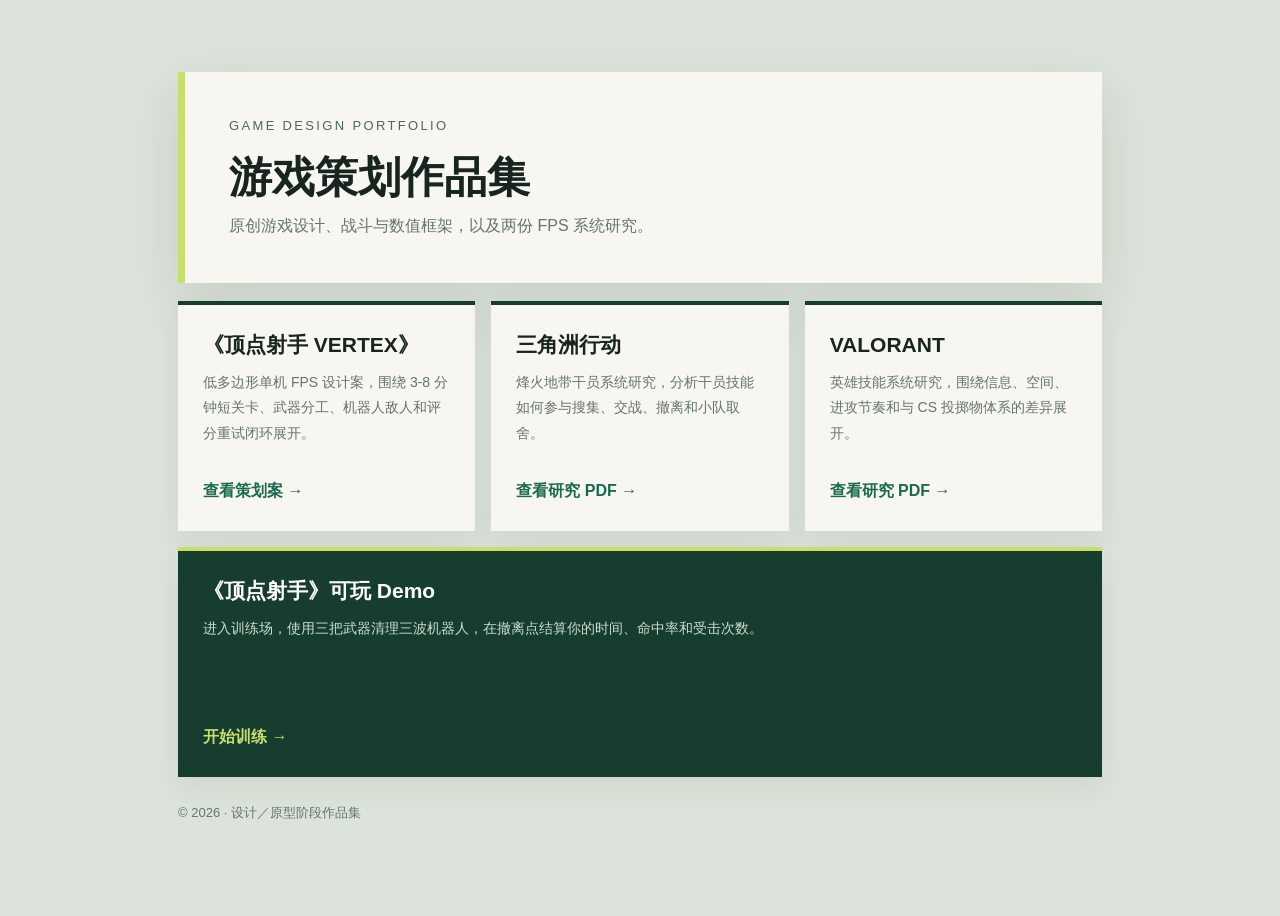
==== index.html @ f17f2200 "Add playable VERTEX demo and Pages site" ====
<!doctype html>
<html lang="zh-CN">
<head>
<meta charset="utf-8"><meta name="viewport" content="width=device-width,initial-scale=1">
<title>游戏策划作品集 · lyz</title>
<style>
:root{--ink:#17251e;--muted:#65746d;--paper:#f7f6f0;--deep:#173d2e;--lime:#c8df70;--line:#d5ddd3}*{box-sizing:border-box}body{margin:0;background:#dce3da;color:var(--ink);font:16px/1.8 "Microsoft YaHei","PingFang SC",sans-serif}.wrap{max-width:980px;margin:0 auto;padding:72px 28px 92px}.hero{padding:42px 44px;background:var(--paper);border-left:7px solid var(--lime);box-shadow:0 18px 50px #2431261c}.eyebrow{color:#4f6759;font-size:13px;letter-spacing:.18em}.hero h1{font-size:43px;line-height:1.2;margin:15px 0 8px}.hero p{color:var(--muted);margin:0}.grid{display:grid;grid-template-columns:repeat(3,1fr);gap:16px;margin-top:18px}.item{display:flex;flex-direction:column;min-height:230px;padding:25px;background:var(--paper);border-top:4px solid var(--deep);box-shadow:0 10px 30px #24312612}.item h2{font-size:21px;line-height:1.4;margin:0 0 11px}.item p{color:var(--muted);font-size:14px;margin:0 0 20px}.item a{margin-top:auto;color:#1b6a50;text-decoration:none;font-weight:700}.demo{grid-column:1/-1;background:var(--deep);color:#fff;border-top:4px solid var(--lime)}.demo p{color:#cbded1}.demo a{color:var(--lime)}footer{color:var(--muted);font-size:13px;margin-top:24px}@media(max-width:720px){.wrap{padding:30px 16px 55px}.hero{padding:30px 25px}.hero h1{font-size:32px}.grid{grid-template-columns:1fr}.demo{grid-column:auto}}
</style>
</head>
<body><div class="wrap"><section class="hero"><div class="eyebrow">GAME DESIGN PORTFOLIO</div><h1>游戏策划作品集</h1><p>原创游戏设计、战斗与数值框架，以及两份 FPS 系统研究。</p></section><section class="grid"><article class="item"><h2>《顶点射手 VERTEX》</h2><p>低多边形单机 FPS 设计案，围绕 3-8 分钟短关卡、武器分工、机器人敌人和评分重试闭环展开。</p><a href="01%20PORTFOLIO_VERTEX/PORTFOLIO_VERTEX.md">查看策划案 →</a></article><article class="item"><h2>三角洲行动</h2><p>烽火地带干员系统研究，分析干员技能如何参与搜集、交战、撤离和小队取舍。</p><a href="02%20delta-operator-research/%E4%B8%89%E8%A7%92%E6%B4%B2%E8%A1%8C%E5%8A%A8%E7%83%BD%E7%81%AB%E5%9C%B0%E5%B8%A6%E5%B9%B2%E5%91%98%E7%B3%BB%E7%BB%9F%E7%A0%94%E7%A9%B6.pdf">查看研究 PDF →</a></article><article class="item"><h2>VALORANT</h2><p>英雄技能系统研究，围绕信息、空间、进攻节奏和与 CS 投掷物体系的差异展开。</p><a href="03%20valorant-agent-research/VALORANT%E8%8B%B1%E9%9B%84%E6%8A%80%E8%83%BD%E7%B3%BB%E7%BB%9F%E7%A0%94%E7%A9%B6.pdf">查看研究 PDF →</a></article><article class="item demo"><h2>《顶点射手》可玩 Demo</h2><p>进入训练场，使用三把武器清理三波机器人，在撤离点结算你的时间、命中率和受击次数。</p><a href="04%20vertex-demo/">开始训练 →</a></article></section><footer>© 2026 · 设计／原型阶段作品集</footer></div></body></html>
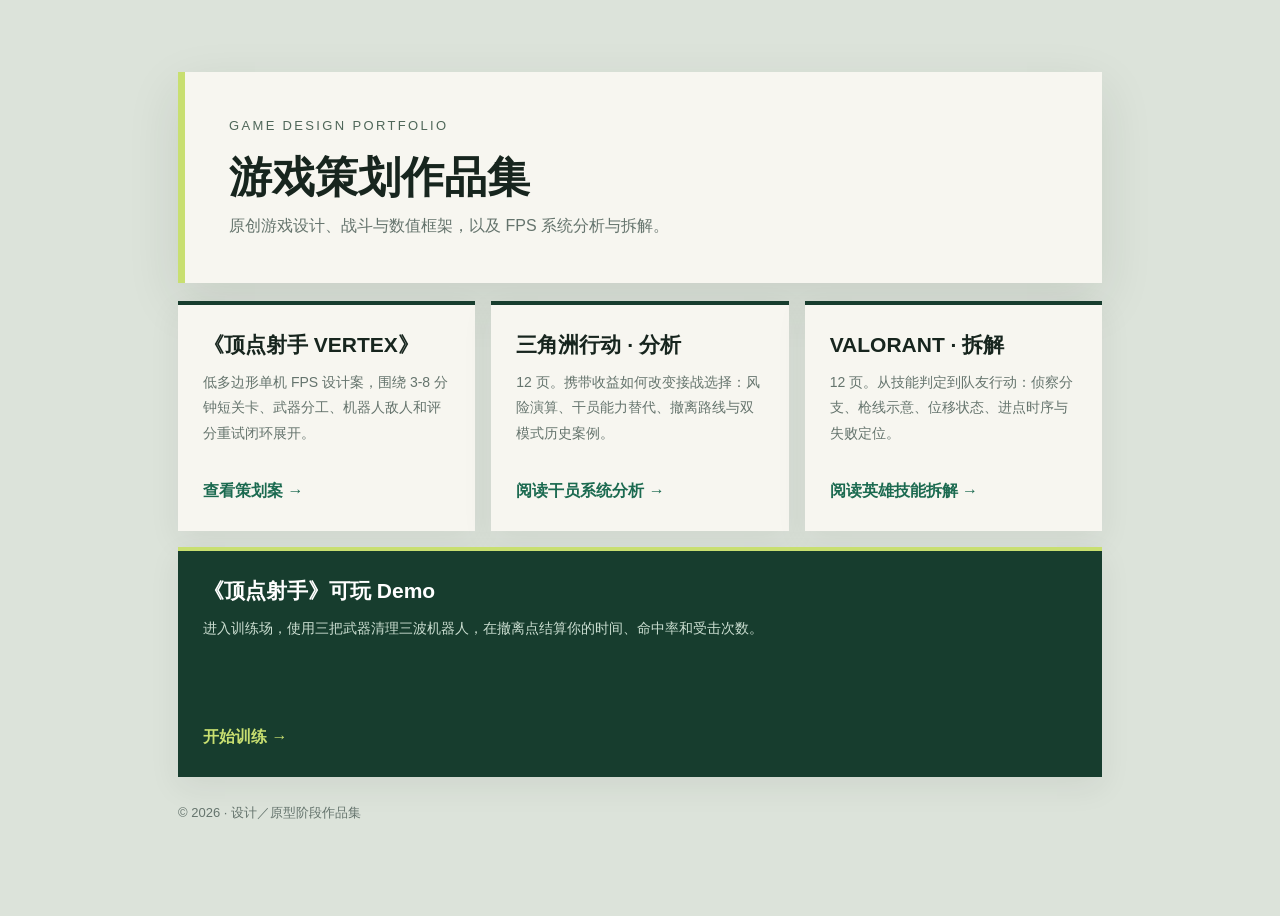
==== commit fb4d49b0: "Rewrite Delta analysis and VALORANT teardown as 12-page illustrated studies" ====
--- a/index.html
+++ b/index.html
@@ -7,4 +7,4 @@
 :root{--ink:#17251e;--muted:#65746d;--paper:#f7f6f0;--deep:#173d2e;--lime:#c8df70;--line:#d5ddd3}*{box-sizing:border-box}body{margin:0;background:#dce3da;color:var(--ink);font:16px/1.8 "Microsoft YaHei","PingFang SC",sans-serif}.wrap{max-width:980px;margin:0 auto;padding:72px 28px 92px}.hero{padding:42px 44px;background:var(--paper);border-left:7px solid var(--lime);box-shadow:0 18px 50px #2431261c}.eyebrow{color:#4f6759;font-size:13px;letter-spacing:.18em}.hero h1{font-size:43px;line-height:1.2;margin:15px 0 8px}.hero p{color:var(--muted);margin:0}.grid{display:grid;grid-template-columns:repeat(3,1fr);gap:16px;margin-top:18px}.item{display:flex;flex-direction:column;min-height:230px;padding:25px;background:var(--paper);border-top:4px solid var(--deep);box-shadow:0 10px 30px #24312612}.item h2{font-size:21px;line-height:1.4;margin:0 0 11px}.item p{color:var(--muted);font-size:14px;margin:0 0 20px}.item a{margin-top:auto;color:#1b6a50;text-decoration:none;font-weight:700}.demo{grid-column:1/-1;background:var(--deep);color:#fff;border-top:4px solid var(--lime)}.demo p{color:#cbded1}.demo a{color:var(--lime)}footer{color:var(--muted);font-size:13px;margin-top:24px}@media(max-width:720px){.wrap{padding:30px 16px 55px}.hero{padding:30px 25px}.hero h1{font-size:32px}.grid{grid-template-columns:1fr}.demo{grid-column:auto}}
 </style>
 </head>
-<body><div class="wrap"><section class="hero"><div class="eyebrow">GAME DESIGN PORTFOLIO</div><h1>游戏策划作品集</h1><p>原创游戏设计、战斗与数值框架，以及两份 FPS 系统研究。</p></section><section class="grid"><article class="item"><h2>《顶点射手 VERTEX》</h2><p>低多边形单机 FPS 设计案，围绕 3-8 分钟短关卡、武器分工、机器人敌人和评分重试闭环展开。</p><a href="01%20PORTFOLIO_VERTEX/PORTFOLIO_VERTEX.md">查看策划案 →</a></article><article class="item"><h2>三角洲行动</h2><p>烽火地带干员系统研究，分析干员技能如何参与搜集、交战、撤离和小队取舍。</p><a href="02%20delta-operator-research/%E4%B8%89%E8%A7%92%E6%B4%B2%E8%A1%8C%E5%8A%A8%E7%83%BD%E7%81%AB%E5%9C%B0%E5%B8%A6%E5%B9%B2%E5%91%98%E7%B3%BB%E7%BB%9F%E7%A0%94%E7%A9%B6.pdf">查看研究 PDF →</a></article><article class="item"><h2>VALORANT</h2><p>英雄技能系统研究，围绕信息、空间、进攻节奏和与 CS 投掷物体系的差异展开。</p><a href="03%20valorant-agent-research/VALORANT%E8%8B%B1%E9%9B%84%E6%8A%80%E8%83%BD%E7%B3%BB%E7%BB%9F%E7%A0%94%E7%A9%B6.pdf">查看研究 PDF →</a></article><article class="item demo"><h2>《顶点射手》可玩 Demo</h2><p>进入训练场，使用三把武器清理三波机器人，在撤离点结算你的时间、命中率和受击次数。</p><a href="04%20vertex-demo/">开始训练 →</a></article></section><footer>© 2026 · 设计／原型阶段作品集</footer></div></body></html>
+<body><div class="wrap"><section class="hero"><div class="eyebrow">GAME DESIGN PORTFOLIO</div><h1>游戏策划作品集</h1><p>原创游戏设计、战斗与数值框架，以及 FPS 系统分析与拆解。</p></section><section class="grid"><article class="item"><h2>《顶点射手 VERTEX》</h2><p>低多边形单机 FPS 设计案，围绕 3-8 分钟短关卡、武器分工、机器人敌人和评分重试闭环展开。</p><a href="01%20PORTFOLIO_VERTEX/PORTFOLIO_VERTEX.md">查看策划案 →</a></article><article class="item"><h2>三角洲行动 · 分析</h2><p>12 页。携带收益如何改变接战选择：风险演算、干员能力替代、撤离路线与双模式历史案例。</p><a href="02%20delta-operator-research/%E4%B8%89%E8%A7%92%E6%B4%B2%E8%A1%8C%E5%8A%A8%E7%83%BD%E7%81%AB%E5%9C%B0%E5%B8%A6%E5%B9%B2%E5%91%98%E7%B3%BB%E7%BB%9F%E7%A0%94%E7%A9%B6.html">阅读干员系统分析 →</a></article><article class="item"><h2>VALORANT · 拆解</h2><p>12 页。从技能判定到队友行动：侦察分支、枪线示意、位移状态、进点时序与失败定位。</p><a href="03%20valorant-agent-research/VALORANT%E8%8B%B1%E9%9B%84%E6%8A%80%E8%83%BD%E7%B3%BB%E7%BB%9F%E7%A0%94%E7%A9%B6.html">阅读英雄技能拆解 →</a></article><article class="item demo"><h2>《顶点射手》可玩 Demo</h2><p>进入训练场，使用三把武器清理三波机器人，在撤离点结算你的时间、命中率和受击次数。</p><a href="04%20vertex-demo/">开始训练 →</a></article></section><footer>© 2026 · 设计／原型阶段作品集</footer></div></body></html>
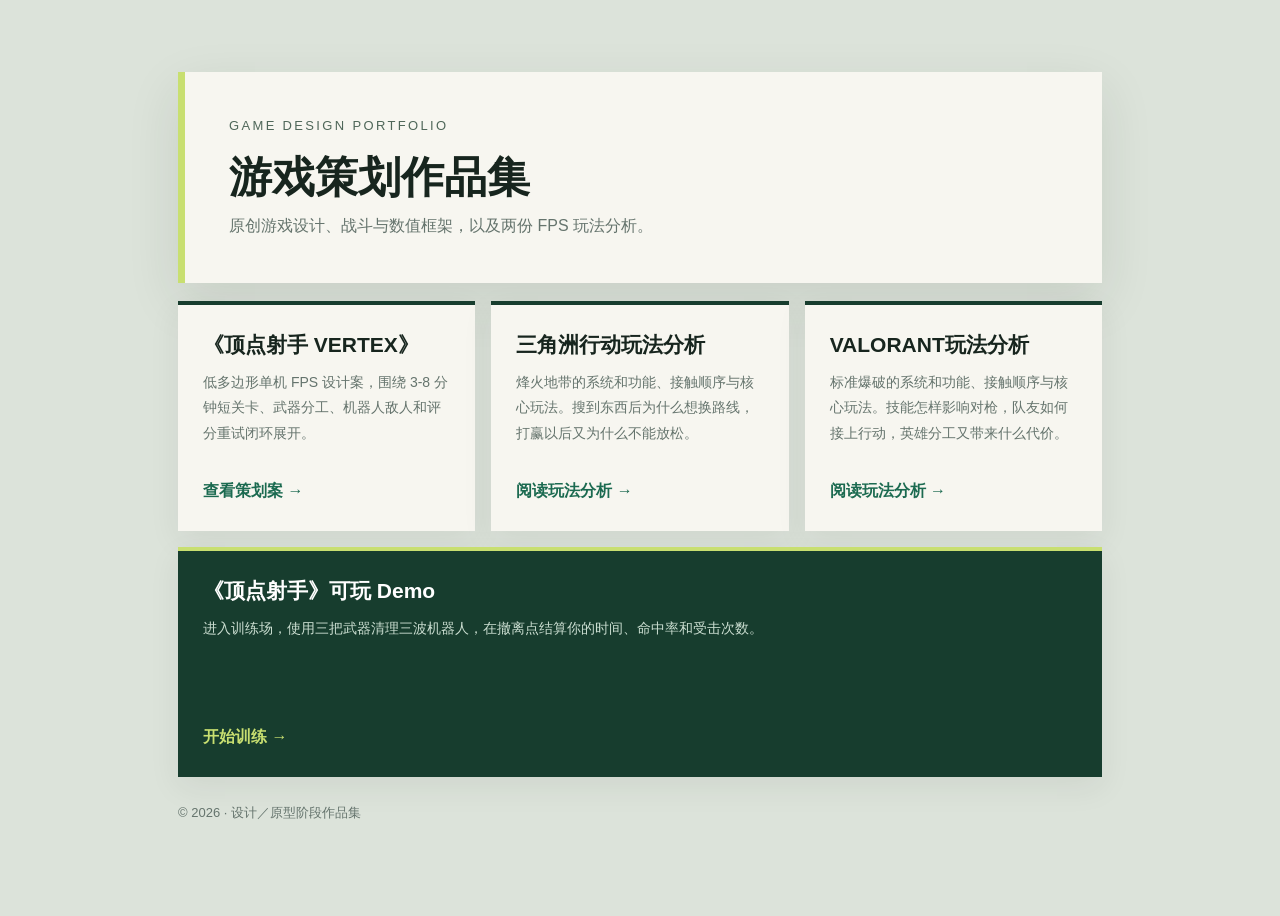
==== commit 95f9b72f: "Rewrite both gameplay analyses with functional maps and plain reading editions" ====
--- a/index.html
+++ b/index.html
@@ -7,4 +7,4 @@
 :root{--ink:#17251e;--muted:#65746d;--paper:#f7f6f0;--deep:#173d2e;--lime:#c8df70;--line:#d5ddd3}*{box-sizing:border-box}body{margin:0;background:#dce3da;color:var(--ink);font:16px/1.8 "Microsoft YaHei","PingFang SC",sans-serif}.wrap{max-width:980px;margin:0 auto;padding:72px 28px 92px}.hero{padding:42px 44px;background:var(--paper);border-left:7px solid var(--lime);box-shadow:0 18px 50px #2431261c}.eyebrow{color:#4f6759;font-size:13px;letter-spacing:.18em}.hero h1{font-size:43px;line-height:1.2;margin:15px 0 8px}.hero p{color:var(--muted);margin:0}.grid{display:grid;grid-template-columns:repeat(3,1fr);gap:16px;margin-top:18px}.item{display:flex;flex-direction:column;min-height:230px;padding:25px;background:var(--paper);border-top:4px solid var(--deep);box-shadow:0 10px 30px #24312612}.item h2{font-size:21px;line-height:1.4;margin:0 0 11px}.item p{color:var(--muted);font-size:14px;margin:0 0 20px}.item a{margin-top:auto;color:#1b6a50;text-decoration:none;font-weight:700}.demo{grid-column:1/-1;background:var(--deep);color:#fff;border-top:4px solid var(--lime)}.demo p{color:#cbded1}.demo a{color:var(--lime)}footer{color:var(--muted);font-size:13px;margin-top:24px}@media(max-width:720px){.wrap{padding:30px 16px 55px}.hero{padding:30px 25px}.hero h1{font-size:32px}.grid{grid-template-columns:1fr}.demo{grid-column:auto}}
 </style>
 </head>
-<body><div class="wrap"><section class="hero"><div class="eyebrow">GAME DESIGN PORTFOLIO</div><h1>游戏策划作品集</h1><p>原创游戏设计、战斗与数值框架，以及 FPS 系统分析与拆解。</p></section><section class="grid"><article class="item"><h2>《顶点射手 VERTEX》</h2><p>低多边形单机 FPS 设计案，围绕 3-8 分钟短关卡、武器分工、机器人敌人和评分重试闭环展开。</p><a href="01%20PORTFOLIO_VERTEX/PORTFOLIO_VERTEX.md">查看策划案 →</a></article><article class="item"><h2>三角洲行动 · 分析</h2><p>12 页。携带收益如何改变接战选择：风险演算、干员能力替代、撤离路线与双模式历史案例。</p><a href="02%20delta-operator-research/%E4%B8%89%E8%A7%92%E6%B4%B2%E8%A1%8C%E5%8A%A8%E7%83%BD%E7%81%AB%E5%9C%B0%E5%B8%A6%E5%B9%B2%E5%91%98%E7%B3%BB%E7%BB%9F%E7%A0%94%E7%A9%B6.html">阅读干员系统分析 →</a></article><article class="item"><h2>VALORANT · 拆解</h2><p>12 页。从技能判定到队友行动：侦察分支、枪线示意、位移状态、进点时序与失败定位。</p><a href="03%20valorant-agent-research/VALORANT%E8%8B%B1%E9%9B%84%E6%8A%80%E8%83%BD%E7%B3%BB%E7%BB%9F%E7%A0%94%E7%A9%B6.html">阅读英雄技能拆解 →</a></article><article class="item demo"><h2>《顶点射手》可玩 Demo</h2><p>进入训练场，使用三把武器清理三波机器人，在撤离点结算你的时间、命中率和受击次数。</p><a href="04%20vertex-demo/">开始训练 →</a></article></section><footer>© 2026 · 设计／原型阶段作品集</footer></div></body></html>
+<body><div class="wrap"><section class="hero"><div class="eyebrow">GAME DESIGN PORTFOLIO</div><h1>游戏策划作品集</h1><p>原创游戏设计、战斗与数值框架，以及两份 FPS 玩法分析。</p></section><section class="grid"><article class="item"><h2>《顶点射手 VERTEX》</h2><p>低多边形单机 FPS 设计案，围绕 3-8 分钟短关卡、武器分工、机器人敌人和评分重试闭环展开。</p><a href="01%20PORTFOLIO_VERTEX/PORTFOLIO_VERTEX.md">查看策划案 →</a></article><article class="item"><h2>三角洲行动玩法分析</h2><p>烽火地带的系统和功能、接触顺序与核心玩法。搜到东西后为什么想换路线，打赢以后又为什么不能放松。</p><a href="02%20delta-operator-research/%E4%B8%89%E8%A7%92%E6%B4%B2%E8%A1%8C%E5%8A%A8%E7%83%BD%E7%81%AB%E5%9C%B0%E5%B8%A6%E5%B9%B2%E5%91%98%E7%B3%BB%E7%BB%9F%E7%A0%94%E7%A9%B6.html">阅读玩法分析 →</a></article><article class="item"><h2>VALORANT玩法分析</h2><p>标准爆破的系统和功能、接触顺序与核心玩法。技能怎样影响对枪，队友如何接上行动，英雄分工又带来什么代价。</p><a href="03%20valorant-agent-research/VALORANT%E8%8B%B1%E9%9B%84%E6%8A%80%E8%83%BD%E7%B3%BB%E7%BB%9F%E7%A0%94%E7%A9%B6.html">阅读玩法分析 →</a></article><article class="item demo"><h2>《顶点射手》可玩 Demo</h2><p>进入训练场，使用三把武器清理三波机器人，在撤离点结算你的时间、命中率和受击次数。</p><a href="04%20vertex-demo/">开始训练 →</a></article></section><footer>© 2026 · 设计／原型阶段作品集</footer></div></body></html>
